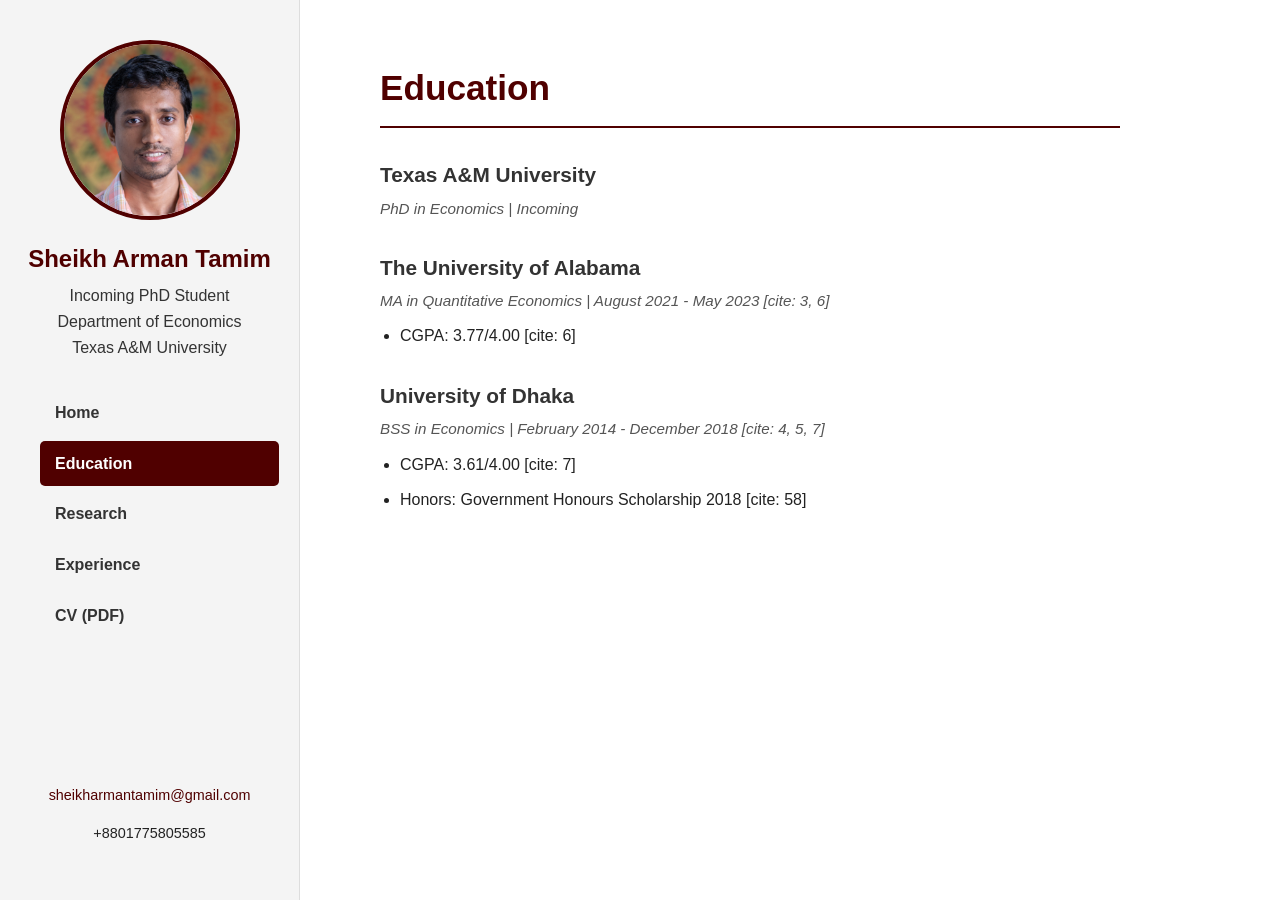
==== education.html @ 05c75ef3 "Add research page and corresponding styles - Created a new HTML file for the research section, detai" ====
<!DOCTYPE html>
<html lang="en">
<head>
    <meta charset="UTF-8">
    <meta name="viewport" content="width=device-width, initial-scale=1.0">
    <title>Sheikh Arman Tamim | Education</title>
    <link rel="stylesheet" href="style.css">
</head>
<body>

    <aside class="sidebar">
        <img src="profile.jpg" alt="Sheikh Arman Tamim" class="profile-img">
        <h1>Sheikh Arman Tamim</h1>
        <h2>Incoming PhD Student<br>Department of Economics<br>Texas A&M University</h2>
        
        <ul class="nav-links">
            <li><a href="index.html">Home</a></li>
            <li><a href="education.html" class="active">Education</a></li>
            <li><a href="research.html">Research</a></li>
            <li><a href="experience.html">Experience</a></li>
            <li><a href="CV_Tamim.pdf" target="_blank">CV (PDF)</a></li>
        </ul>

        <div class="contact-info">
            <p><a href="mailto:sheikharmantamim@gmail.com">sheikharmantamim@gmail.com</a></p>
            <p>+8801775805585</p>
        </div>
    </aside>

    <main class="main-content">
        <h1 class="page-title">Education</h1>
        
        <div class="content-block">
            <h3>Texas A&M University</h3>
            <div class="item-meta">PhD in Economics | Incoming</div>
        </div>

        <div class="content-block">
            <h3>The University of Alabama</h3>
            <div class="item-meta">MA in Quantitative Economics | August 2021 - May 2023 [cite: 3, 6]</div>
            <ul>
                <li>CGPA: 3.77/4.00 [cite: 6]</li>
            </ul>
        </div>

        <div class="content-block">
            <h3>University of Dhaka</h3>
            <div class="item-meta">BSS in Economics | February 2014 - December 2018 [cite: 4, 5, 7]</div>
            <ul>
                <li>CGPA: 3.61/4.00 [cite: 7]</li>
                <li>Honors: Government Honours Scholarship 2018 [cite: 58]</li>
            </ul>
        </div>
    </main>

</body>
</html>
---- style.css ----
/* Texas A&M University (TAMU) Official Color Scheme */
:root {
    --aggie-maroon: #500000;
    --maroon-hover: #7A0000;
    --aggie-white: #FFFFFF;
    --light-gray: #F4F4F4;
    --dark-gray: #333333;
    --text-color: #222222;
}

* {
    box-sizing: border-box;
    margin: 0;
    padding: 0;
}

body {
    font-family: 'Segoe UI', Roboto, Helvetica, Arial, sans-serif;
    background-color: var(--aggie-white);
    color: var(--text-color);
    line-height: 1.6;
    display: flex;
    min-height: 100vh;
}

/* Sidebar Styling */
.sidebar {
    width: 300px;
    background-color: var(--light-gray);
    border-right: 1px solid #ddd;
    position: fixed;
    height: 100vh;
    overflow-y: auto;
    display: flex;
    flex-direction: column;
    align-items: center;
    padding: 40px 20px;
}

.profile-img {
    width: 180px;
    height: 180px;
    object-fit: cover;
    border-radius: 50%;
    border: 4px solid var(--aggie-maroon);
    margin-bottom: 20px;
}

.sidebar h1 {
    font-size: 1.5em;
    color: var(--aggie-maroon);
    text-align: center;
    margin-bottom: 5px;
}

.sidebar h2 {
    font-size: 1em;
    font-weight: normal;
    color: var(--dark-gray);
    text-align: center;
    margin-bottom: 30px;
}

.nav-links {
    list-style: none;
    width: 100%;
}

.nav-links li {
    margin-bottom: 5px;
}

.nav-links a {
    display: block;
    padding: 10px 15px;
    color: var(--dark-gray);
    text-decoration: none;
    font-weight: bold;
    border-radius: 5px;
    transition: background 0.3s, color 0.3s;
}

.nav-links a:hover, .nav-links a.active {
    background-color: var(--aggie-maroon);
    color: var(--aggie-white);
}

.contact-info {
    margin-top: auto;
    text-align: center;
    font-size: 0.9em;
    padding-top: 30px;
}

.contact-info a {
    color: var(--aggie-maroon);
    text-decoration: none;
}

.contact-info a:hover {
    text-decoration: underline;
}

/* Main Content Styling */
.main-content {
    margin-left: 300px;
    padding: 60px 80px;
    flex: 1;
    max-width: 900px;
}

h1.page-title {
    color: var(--aggie-maroon);
    border-bottom: 2px solid var(--aggie-maroon);
    padding-bottom: 10px;
    margin-bottom: 30px;
    font-size: 2.2em;
}

p {
    margin-bottom: 15px;
}

.content-block {
    margin-bottom: 30px;
}

.content-block h3 {
    color: var(--dark-gray);
    font-size: 1.3em;
    margin-bottom: 5px;
}

.item-meta {
    font-style: italic;
    color: #555;
    margin-bottom: 10px;
    font-size: 0.95em;
}

ul {
    padding-left: 20px;
    margin-bottom: 15px;
}

ul li {
    margin-bottom: 10px;
}

.paper-title {
    font-weight: bold;
    color: var(--aggie-maroon);
}

.authors {
    font-style: italic;
    color: #666;
}

.status {
    display: inline-block;
    background-color: var(--light-gray);
    padding: 2px 6px;
    border-radius: 4px;
    font-size: 0.85em;
    color: var(--aggie-maroon);
    border: 1px solid #ddd;
    margin-top: 5px;
}

.paper-description {
    display: block;
    margin-top: 8px;
    font-size: 0.95em;
    color: #444;
}

/* Responsive */
@media screen and (max-width: 800px) {
    body {
        flex-direction: column;
    }
    .sidebar {
        width: 100%;
        height: auto;
        position: relative;
        border-right: none;
        border-bottom: 1px solid #ddd;
    }
    .main-content {
        margin-left: 0;
        padding: 40px 20px;
    }
}
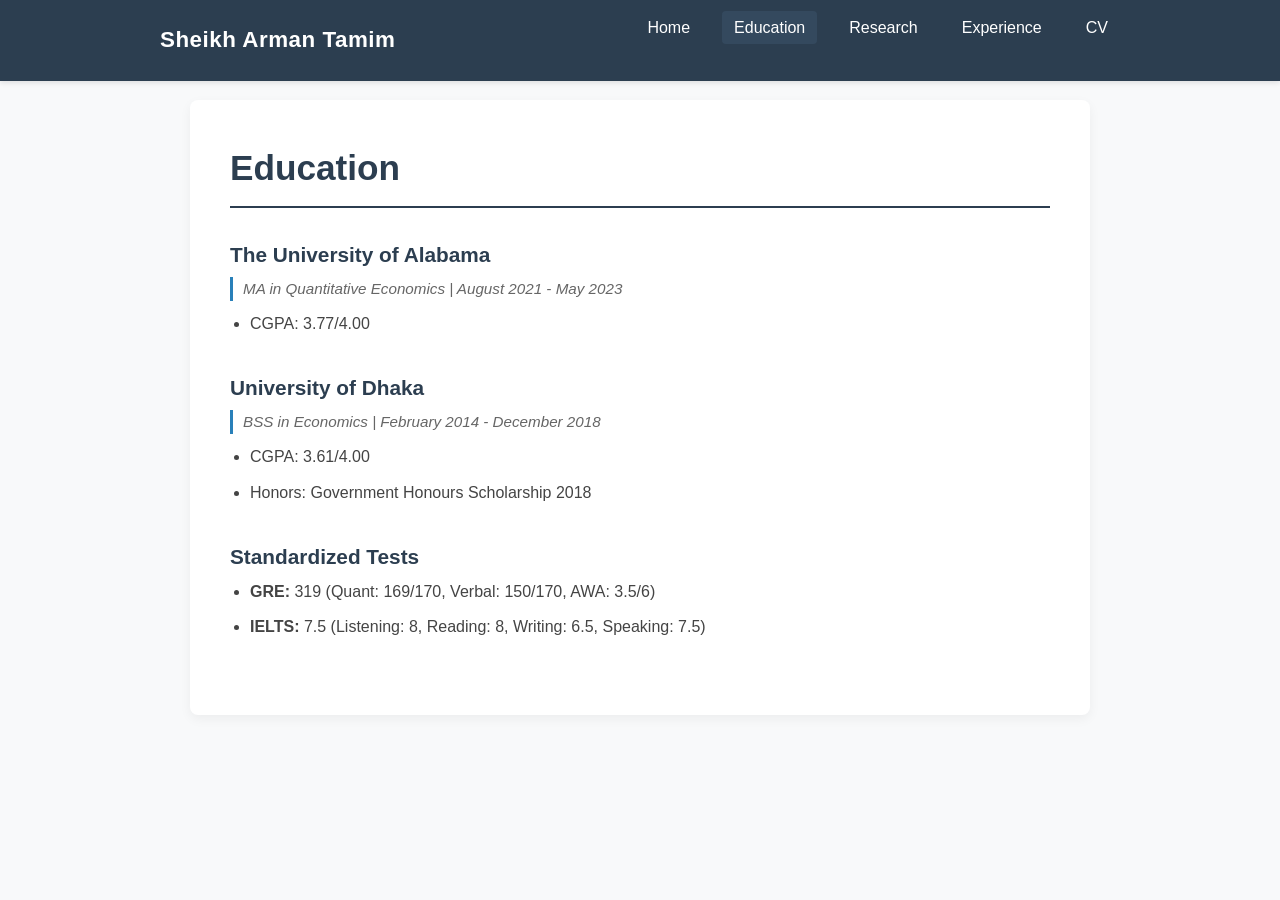
==== commit 8d7d9cf6: "Refactor navigation structure and update content across multiple pages for improved layout and clari" ====
--- a/education.html
+++ b/education.html
@@ -8,47 +8,44 @@
 </head>
 <body>
 
-    <aside class="sidebar">
-        <img src="profile.jpg" alt="Sheikh Arman Tamim" class="profile-img">
-        <h1>Sheikh Arman Tamim</h1>
-        <h2>Incoming PhD Student<br>Department of Economics<br>Texas A&M University</h2>
-        
-        <ul class="nav-links">
-            <li><a href="index.html">Home</a></li>
-            <li><a href="education.html" class="active">Education</a></li>
-            <li><a href="research.html">Research</a></li>
-            <li><a href="experience.html">Experience</a></li>
-            <li><a href="CV_Tamim.pdf" target="_blank">CV (PDF)</a></li>
-        </ul>
-
-        <div class="contact-info">
-            <p><a href="mailto:sheikharmantamim@gmail.com">sheikharmantamim@gmail.com</a></p>
-            <p>+8801775805585</p>
+    <nav class="navbar">
+        <div class="nav-container">
+            <a href="index.html" class="nav-brand">Sheikh Arman Tamim</a>
+            <ul class="nav-links">
+                <li><a href="index.html">Home</a></li>
+                <li><a href="education.html" class="active">Education</a></li>
+                <li><a href="research.html">Research</a></li>
+                <li><a href="experience.html">Experience</a></li>
+                <li><a href="CV_Tamim.pdf" target="_blank">CV</a></li>
+            </ul>
         </div>
-    </aside>
+    </nav>
 
     <main class="main-content">
         <h1 class="page-title">Education</h1>
         
         <div class="content-block">
-            <h3>Texas A&M University</h3>
-            <div class="item-meta">PhD in Economics | Incoming</div>
-        </div>
-
-        <div class="content-block">
             <h3>The University of Alabama</h3>
-            <div class="item-meta">MA in Quantitative Economics | August 2021 - May 2023 [cite: 3, 6]</div>
+            <div class="item-meta">MA in Quantitative Economics | August 2021 - May 2023</div>
             <ul>
-                <li>CGPA: 3.77/4.00 [cite: 6]</li>
+                <li>CGPA: 3.77/4.00</li>
             </ul>
         </div>
 
         <div class="content-block">
             <h3>University of Dhaka</h3>
-            <div class="item-meta">BSS in Economics | February 2014 - December 2018 [cite: 4, 5, 7]</div>
+            <div class="item-meta">BSS in Economics | February 2014 - December 2018</div>
             <ul>
-                <li>CGPA: 3.61/4.00 [cite: 7]</li>
-                <li>Honors: Government Honours Scholarship 2018 [cite: 58]</li>
+                <li>CGPA: 3.61/4.00</li>
+                <li>Honors: Government Honours Scholarship 2018</li>
+            </ul>
+        </div>
+        
+        <div class="content-block">
+            <h3>Standardized Tests</h3>
+            <ul>
+                <li><strong>GRE:</strong> 319 (Quant: 169/170, Verbal: 150/170, AWA: 3.5/6)</li>
+                <li><strong>IELTS:</strong> 7.5 (Listening: 8, Reading: 8, Writing: 6.5, Speaking: 7.5)</li>
             </ul>
         </div>
     </main>
--- a/style.css
+++ b/style.css
@@ -1,11 +1,12 @@
-/* Texas A&M University (TAMU) Official Color Scheme */
+/* General Academic Color Scheme */
 :root {
-    --aggie-maroon: #500000;
-    --maroon-hover: #7A0000;
-    --aggie-white: #FFFFFF;
-    --light-gray: #F4F4F4;
-    --dark-gray: #333333;
-    --text-color: #222222;
+    --primary-color: #2C3E50; /* Deep Academic Blue */
+    --secondary-color: #34495E;
+    --accent-color: #2980B9; /* Link Blue */
+    --bg-color: #F8F9FA;
+    --white: #FFFFFF;
+    --text-color: #333333;
+    --border-color: #E0E0E0;
 }
 
 * {
@@ -16,102 +17,71 @@
 
 body {
     font-family: 'Segoe UI', Roboto, Helvetica, Arial, sans-serif;
-    background-color: var(--aggie-white);
+    background-color: var(--bg-color);
     color: var(--text-color);
     line-height: 1.6;
+}
+
+/* Top Navigation Bar */
+.navbar {
+    background-color: var(--primary-color);
+    padding: 15px 0;
+    position: fixed;
+    width: 100%;
+    top: 0;
+    z-index: 1000;
+    box-shadow: 0 2px 5px rgba(0,0,0,0.1);
+}
+
+.nav-container {
+    max-width: 1000px;
+    margin: 0 auto;
     display: flex;
-    min-height: 100vh;
-}
-
-/* Sidebar Styling */
-.sidebar {
-    width: 300px;
-    background-color: var(--light-gray);
-    border-right: 1px solid #ddd;
-    position: fixed;
-    height: 100vh;
-    overflow-y: auto;
-    display: flex;
-    flex-direction: column;
+    justify-content: space-between;
     align-items: center;
-    padding: 40px 20px;
-}
-
-.profile-img {
-    width: 180px;
-    height: 180px;
-    object-fit: cover;
-    border-radius: 50%;
-    border: 4px solid var(--aggie-maroon);
-    margin-bottom: 20px;
-}
-
-.sidebar h1 {
-    font-size: 1.5em;
-    color: var(--aggie-maroon);
-    text-align: center;
-    margin-bottom: 5px;
-}
-
-.sidebar h2 {
-    font-size: 1em;
-    font-weight: normal;
-    color: var(--dark-gray);
-    text-align: center;
-    margin-bottom: 30px;
+    padding: 0 20px;
+}
+
+.nav-brand {
+    color: var(--white);
+    font-size: 1.4em;
+    font-weight: bold;
+    text-decoration: none;
+    letter-spacing: 0.5px;
 }
 
 .nav-links {
     list-style: none;
-    width: 100%;
-}
-
-.nav-links li {
-    margin-bottom: 5px;
+    display: flex;
+    gap: 20px;
 }
 
 .nav-links a {
-    display: block;
-    padding: 10px 15px;
-    color: var(--dark-gray);
+    color: var(--white);
     text-decoration: none;
-    font-weight: bold;
-    border-radius: 5px;
-    transition: background 0.3s, color 0.3s;
+    font-size: 1em;
+    padding: 8px 12px;
+    border-radius: 4px;
+    transition: background-color 0.3s;
 }
 
 .nav-links a:hover, .nav-links a.active {
-    background-color: var(--aggie-maroon);
-    color: var(--aggie-white);
-}
-
-.contact-info {
-    margin-top: auto;
-    text-align: center;
-    font-size: 0.9em;
-    padding-top: 30px;
-}
-
-.contact-info a {
-    color: var(--aggie-maroon);
-    text-decoration: none;
-}
-
-.contact-info a:hover {
-    text-decoration: underline;
-}
-
-/* Main Content Styling */
+    background-color: var(--secondary-color);
+}
+
+/* Main Content Container */
 .main-content {
-    margin-left: 300px;
-    padding: 60px 80px;
-    flex: 1;
     max-width: 900px;
+    margin: 100px auto 60px; /* 100px top margin to clear the fixed navbar */
+    padding: 40px;
+    background-color: var(--white);
+    border-radius: 8px;
+    box-shadow: 0 4px 12px rgba(0,0,0,0.05);
 }
 
 h1.page-title {
-    color: var(--aggie-maroon);
-    border-bottom: 2px solid var(--aggie-maroon);
+    color: var(--primary-color);
+    border-bottom: 2px solid var(--primary-color);
     padding-bottom: 10px;
     margin-bottom: 30px;
     font-size: 2.2em;
@@ -119,23 +89,27 @@
 
 p {
     margin-bottom: 15px;
-}
-
+    color: #444;
+}
+
+/* Content Blocks */
 .content-block {
-    margin-bottom: 30px;
+    margin-bottom: 35px;
 }
 
 .content-block h3 {
-    color: var(--dark-gray);
+    color: var(--primary-color);
     font-size: 1.3em;
     margin-bottom: 5px;
 }
 
 .item-meta {
     font-style: italic;
-    color: #555;
+    color: #666;
     margin-bottom: 10px;
     font-size: 0.95em;
+    border-left: 3px solid var(--accent-color);
+    padding-left: 10px;
 }
 
 ul {
@@ -145,50 +119,104 @@
 
 ul li {
     margin-bottom: 10px;
+    color: #444;
 }
 
 .paper-title {
     font-weight: bold;
-    color: var(--aggie-maroon);
+    color: var(--primary-color);
+    font-size: 1.05em;
 }
 
 .authors {
     font-style: italic;
-    color: #666;
+    color: #555;
+    display: block;
+    margin-top: 3px;
 }
 
 .status {
     display: inline-block;
-    background-color: var(--light-gray);
-    padding: 2px 6px;
+    background-color: var(--bg-color);
+    padding: 3px 8px;
     border-radius: 4px;
     font-size: 0.85em;
-    color: var(--aggie-maroon);
-    border: 1px solid #ddd;
-    margin-top: 5px;
+    color: var(--accent-color);
+    border: 1px solid var(--border-color);
+    margin-top: 6px;
+    font-weight: 500;
 }
 
 .paper-description {
     display: block;
     margin-top: 8px;
     font-size: 0.95em;
-    color: #444;
+    color: #555;
+}
+
+/* Bio Section Layout */
+.bio-section {
+    display: flex;
+    gap: 40px;
+    align-items: flex-start;
+}
+
+.bio-text {
+    flex: 1;
+}
+
+.bio-sidebar {
+    width: 250px;
+    text-align: center;
+}
+
+.profile-img {
+    width: 220px;
+    height: 220px;
+    object-fit: cover;
+    border-radius: 8px; /* Square with rounded corners for academic look */
+    box-shadow: 0 4px 8px rgba(0,0,0,0.1);
+    margin-bottom: 20px;
+}
+
+.contact-info {
+    text-align: left;
+    background-color: var(--bg-color);
+    padding: 15px;
+    border-radius: 6px;
+    border: 1px solid var(--border-color);
+    font-size: 0.9em;
+}
+
+.contact-info p {
+    margin-bottom: 8px;
+}
+
+.contact-info a {
+    color: var(--accent-color);
+    text-decoration: none;
+}
+
+.contact-info a:hover {
+    text-decoration: underline;
 }
 
 /* Responsive */
-@media screen and (max-width: 800px) {
-    body {
+@media screen and (max-width: 768px) {
+    .nav-container {
         flex-direction: column;
-    }
-    .sidebar {
+        gap: 15px;
+    }
+    .main-content {
+        margin-top: 140px;
+        padding: 25px;
+    }
+    .bio-section {
+        flex-direction: column-reverse;
+        align-items: center;
+    }
+    .bio-sidebar {
         width: 100%;
-        height: auto;
-        position: relative;
-        border-right: none;
-        border-bottom: 1px solid #ddd;
-    }
-    .main-content {
-        margin-left: 0;
-        padding: 40px 20px;
+        margin-bottom: 30px;
     }
 }
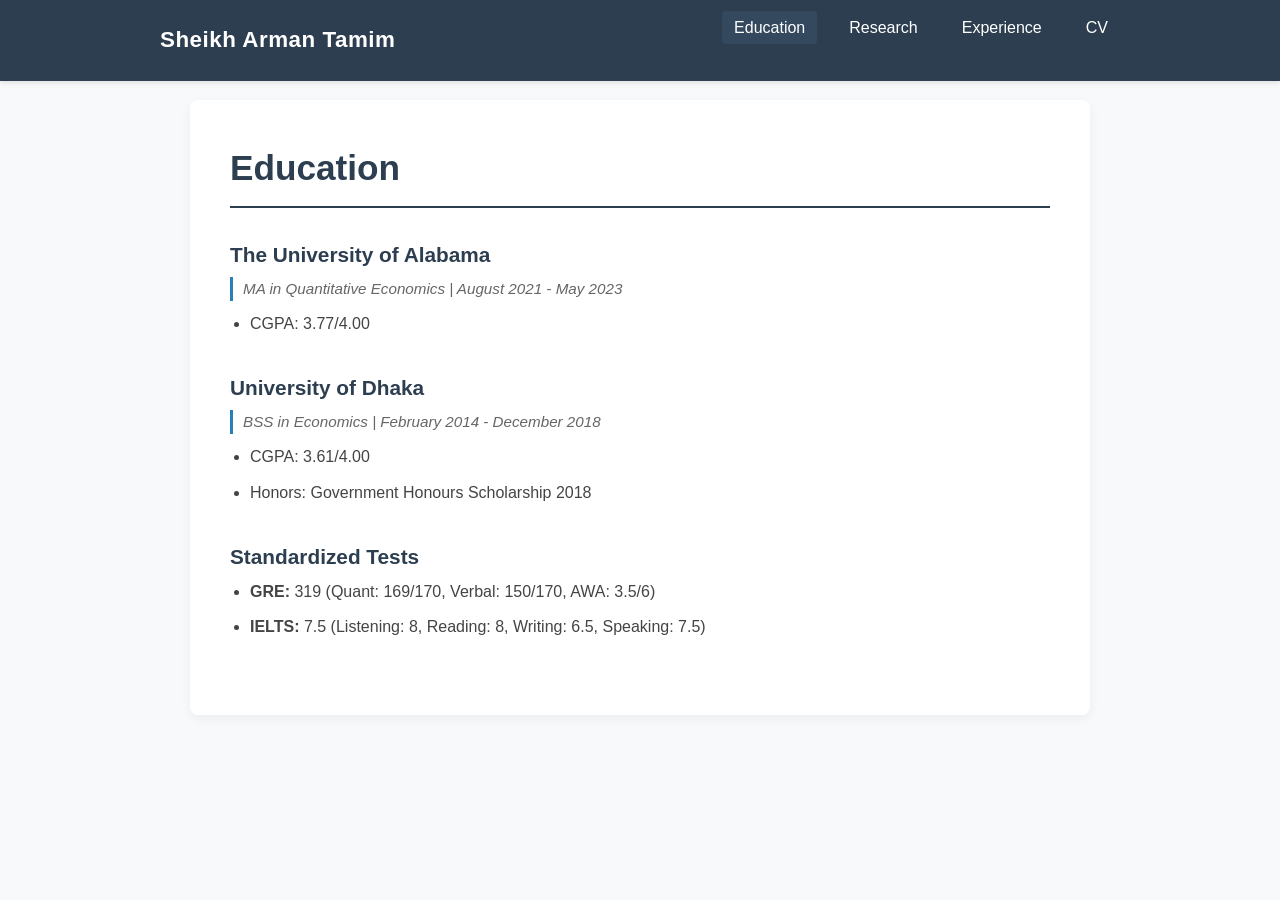
==== commit da7af801: "Remove Home link from navigation across multiple pages for consistency" ====
--- a/education.html
+++ b/education.html
@@ -10,12 +10,11 @@
 
     <nav class="navbar">
         <div class="nav-container">
-            <a href="index.html" class="nav-brand">Sheikh Arman Tamim</a>
+            <a href="index " class="nav-brand">Sheikh Arman Tamim</a>
             <ul class="nav-links">
-                <li><a href="index.html">Home</a></li>
-                <li><a href="education.html" class="active">Education</a></li>
-                <li><a href="research.html">Research</a></li>
-                <li><a href="experience.html">Experience</a></li>
+                <li><a href="education " class="active">Education</a></li>
+                <li><a href="research ">Research</a></li>
+                <li><a href="experience ">Experience</a></li>
                 <li><a href="CV_Tamim.pdf" target="_blank">CV</a></li>
             </ul>
         </div>
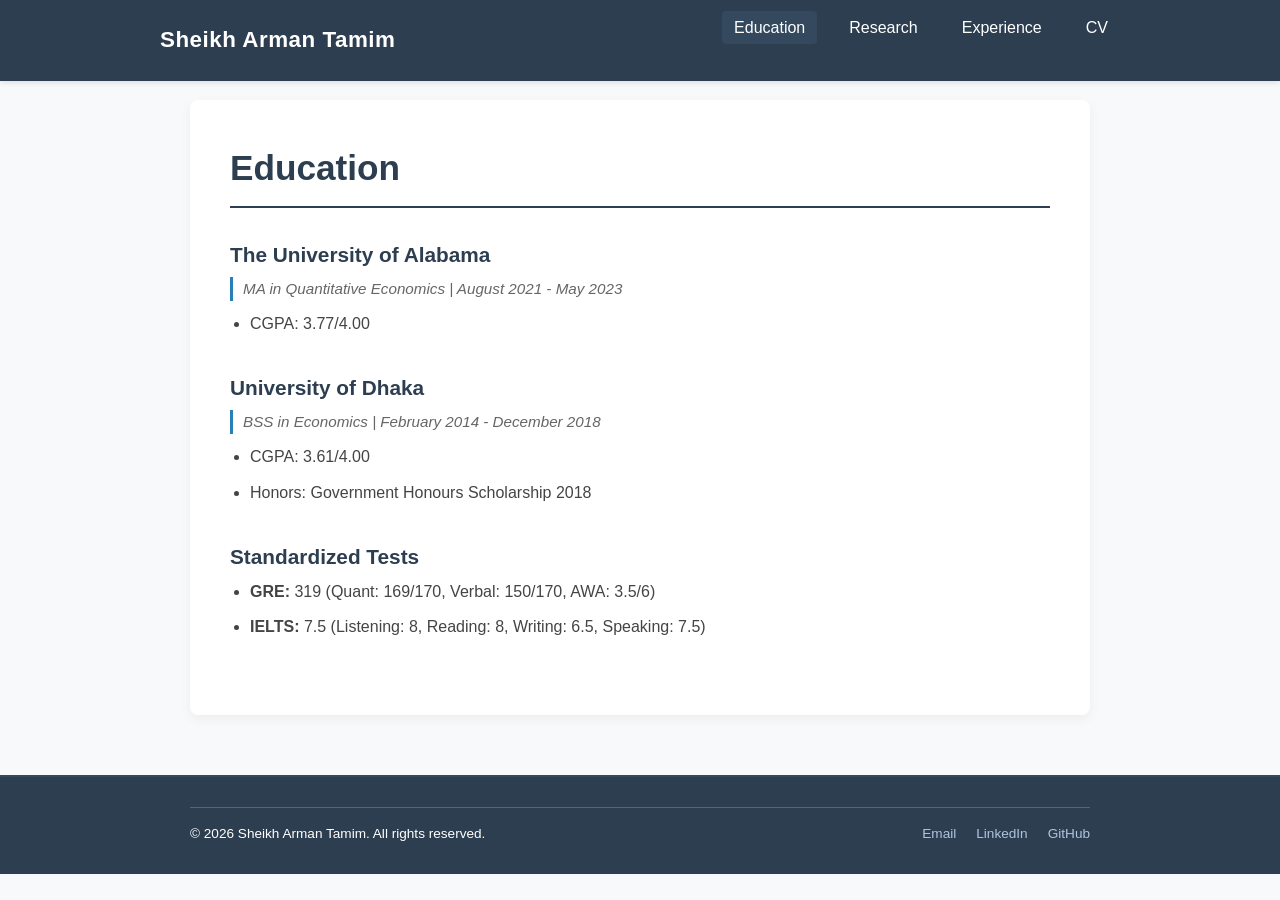
==== commit 763de8bc: "Add footer section with contact links and copyright notice for all pages" ====
--- a/education.html
+++ b/education.html
@@ -10,7 +10,7 @@
 
     <nav class="navbar">
         <div class="nav-container">
-            <a href="index " class="nav-brand">Sheikh Arman Tamim</a>
+            <a href="https://sheikharmantamim.github.io/" class="nav-brand">Sheikh Arman Tamim</a>
             <ul class="nav-links">
                 <li><a href="education " class="active">Education</a></li>
                 <li><a href="research ">Research</a></li>
@@ -49,5 +49,20 @@
         </div>
     </main>
 
+    <footer>
+        <div class="footer-container">
+            <div class="footer-bottom">
+                <div class="footer-bottom-left">
+                    <p>&copy; 2026 Sheikh Arman Tamim. All rights reserved.</p>
+                </div>
+                <div class="footer-bottom-right">
+                    <a href="mailto:sheikharmantamim@gmail.com">Email</a>
+                    <a href="#">LinkedIn</a>
+                    <a href="#">GitHub</a>
+                </div>
+            </div>
+        </div>
+    </footer>
+
 </body>
 </html>
--- a/style.css
+++ b/style.css
@@ -201,7 +201,109 @@
     text-decoration: underline;
 }
 
+/* Footer */
+footer {
+    background-color: var(--primary-color);
+    color: var(--white);
+    padding: 30px 20px;
+    margin-top: 60px;
+    border-top: 2px solid var(--secondary-color);
+}
+
+.footer-container {
+    max-width: 900px;
+    margin: 0 auto;
+}
+
+.footer-content {
+    display: flex;
+    justify-content: center;
+    align-items: center;
+    margin-bottom: 20px;
+    gap: 20px;
+}
+
+.footer-section {
+    text-align: center;
+}
+
+.footer-section h4 {
+    display: none;
+}
+
+.footer-links {
+    list-style: none;
+    padding: 0;
+    display: flex;
+    gap: 15px;
+    justify-content: center;
+}
+
+.footer-links li {
+    margin-bottom: 0;
+}
+
+.footer-links a {
+    color: #B0C4DE;
+    text-decoration: none;
+    transition: color 0.3s;
+    font-size: 0.95em;
+}
+
+.footer-links a:hover {
+    color: var(--white);
+}
+
+.footer-bottom {
+    display: flex;
+    justify-content: space-between;
+    align-items: center;
+    border-top: 1px solid rgba(255,255,255,0.2);
+    padding-top: 15px;
+    font-size: 0.85em;
+    color: #B0C4DE;
+    flex-wrap: wrap;
+    gap: 20px;
+}
+
+.footer-bottom-left {
+    flex: 1;
+    text-align: left;
+}
+
+.footer-bottom-left p {
+    color: var(--white);
+    margin: 0;
+}
+
+.footer-bottom-right {
+    display: flex;
+    gap: 20px;
+    justify-content: flex-end;
+}
+
+.footer-bottom-right a {
+    color: #B0C4DE;
+    text-decoration: none;
+    transition: color 0.3s;
+}
+
+.footer-bottom-right a:hover {
+    color: var(--white);
+}
+
 /* Responsive */
+@media screen and (max-width: 768px) {
+    .footer-bottom {
+        flex-direction: column;
+        text-align: center;
+    }
+    .footer-bottom-left,
+    .footer-bottom-right {
+        text-align: center;
+        justify-content: center;
+    }
+}
 @media screen and (max-width: 768px) {
     .nav-container {
         flex-direction: column;
